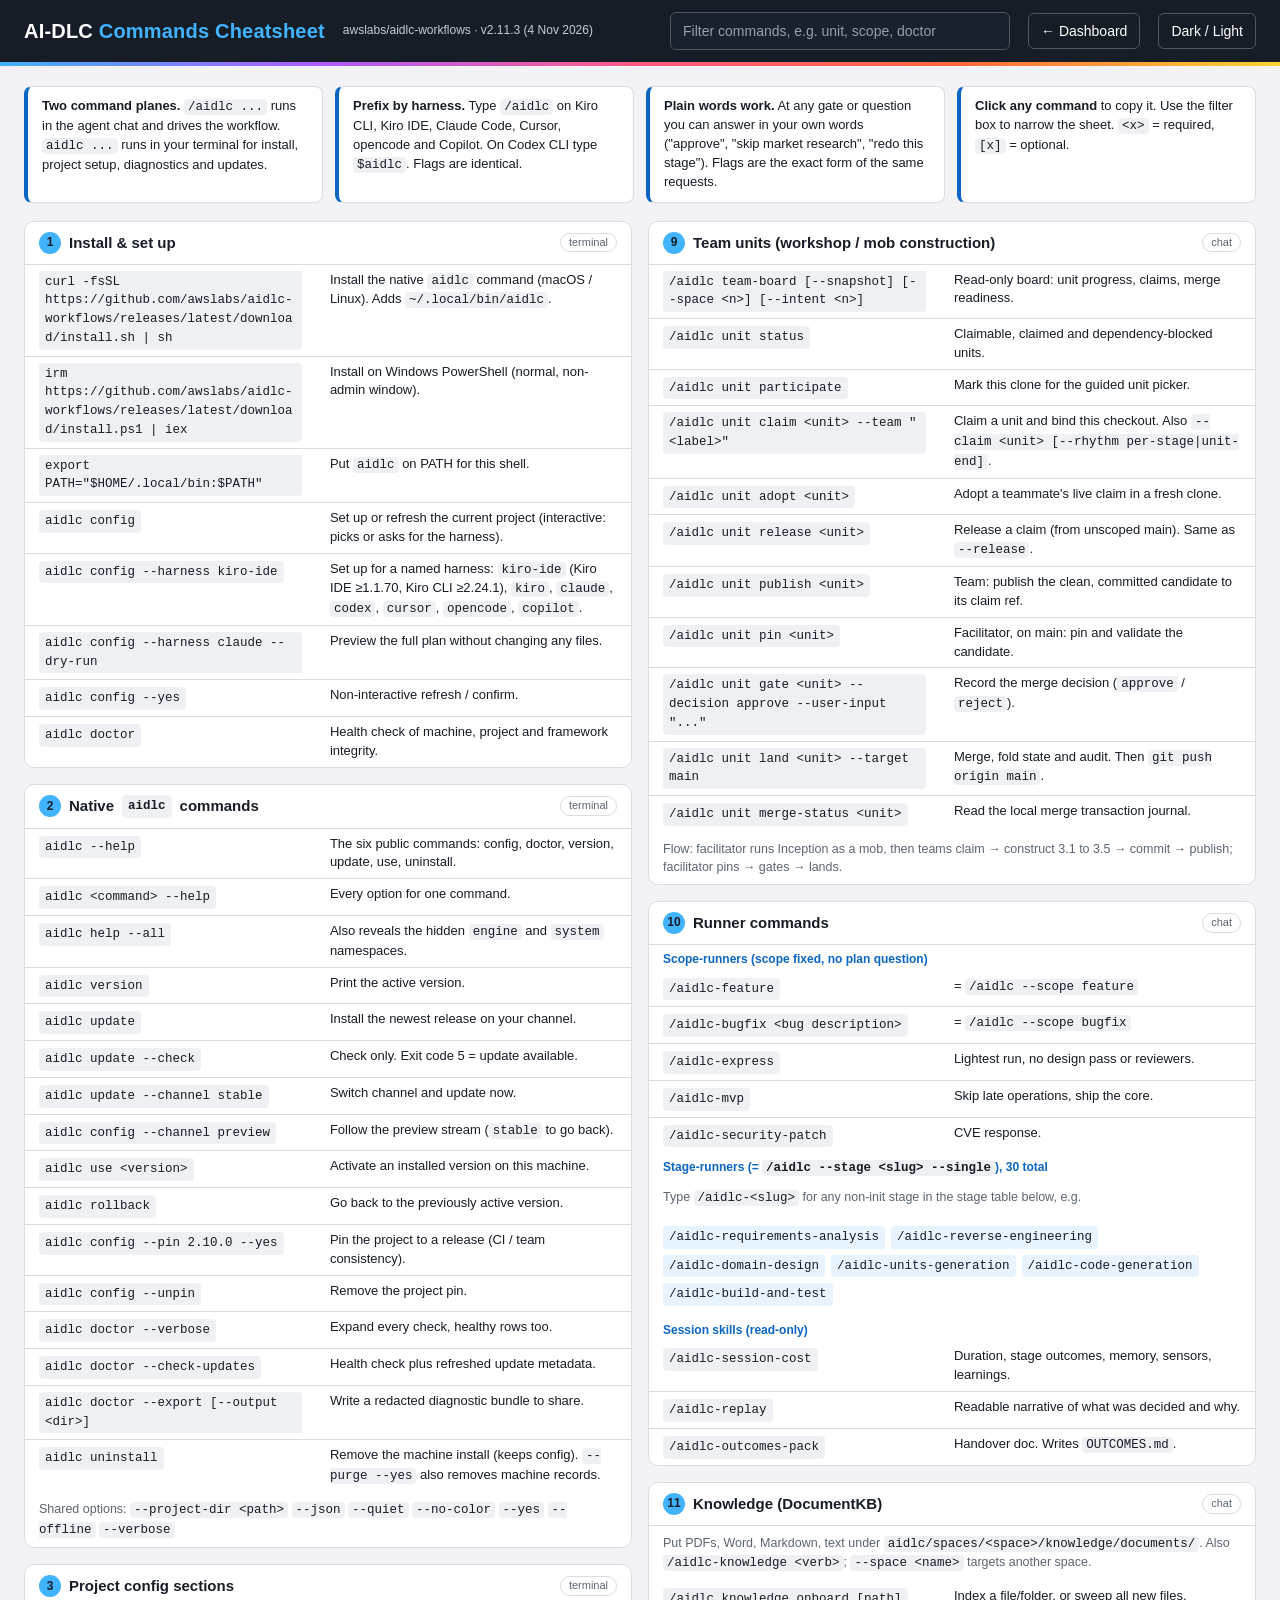
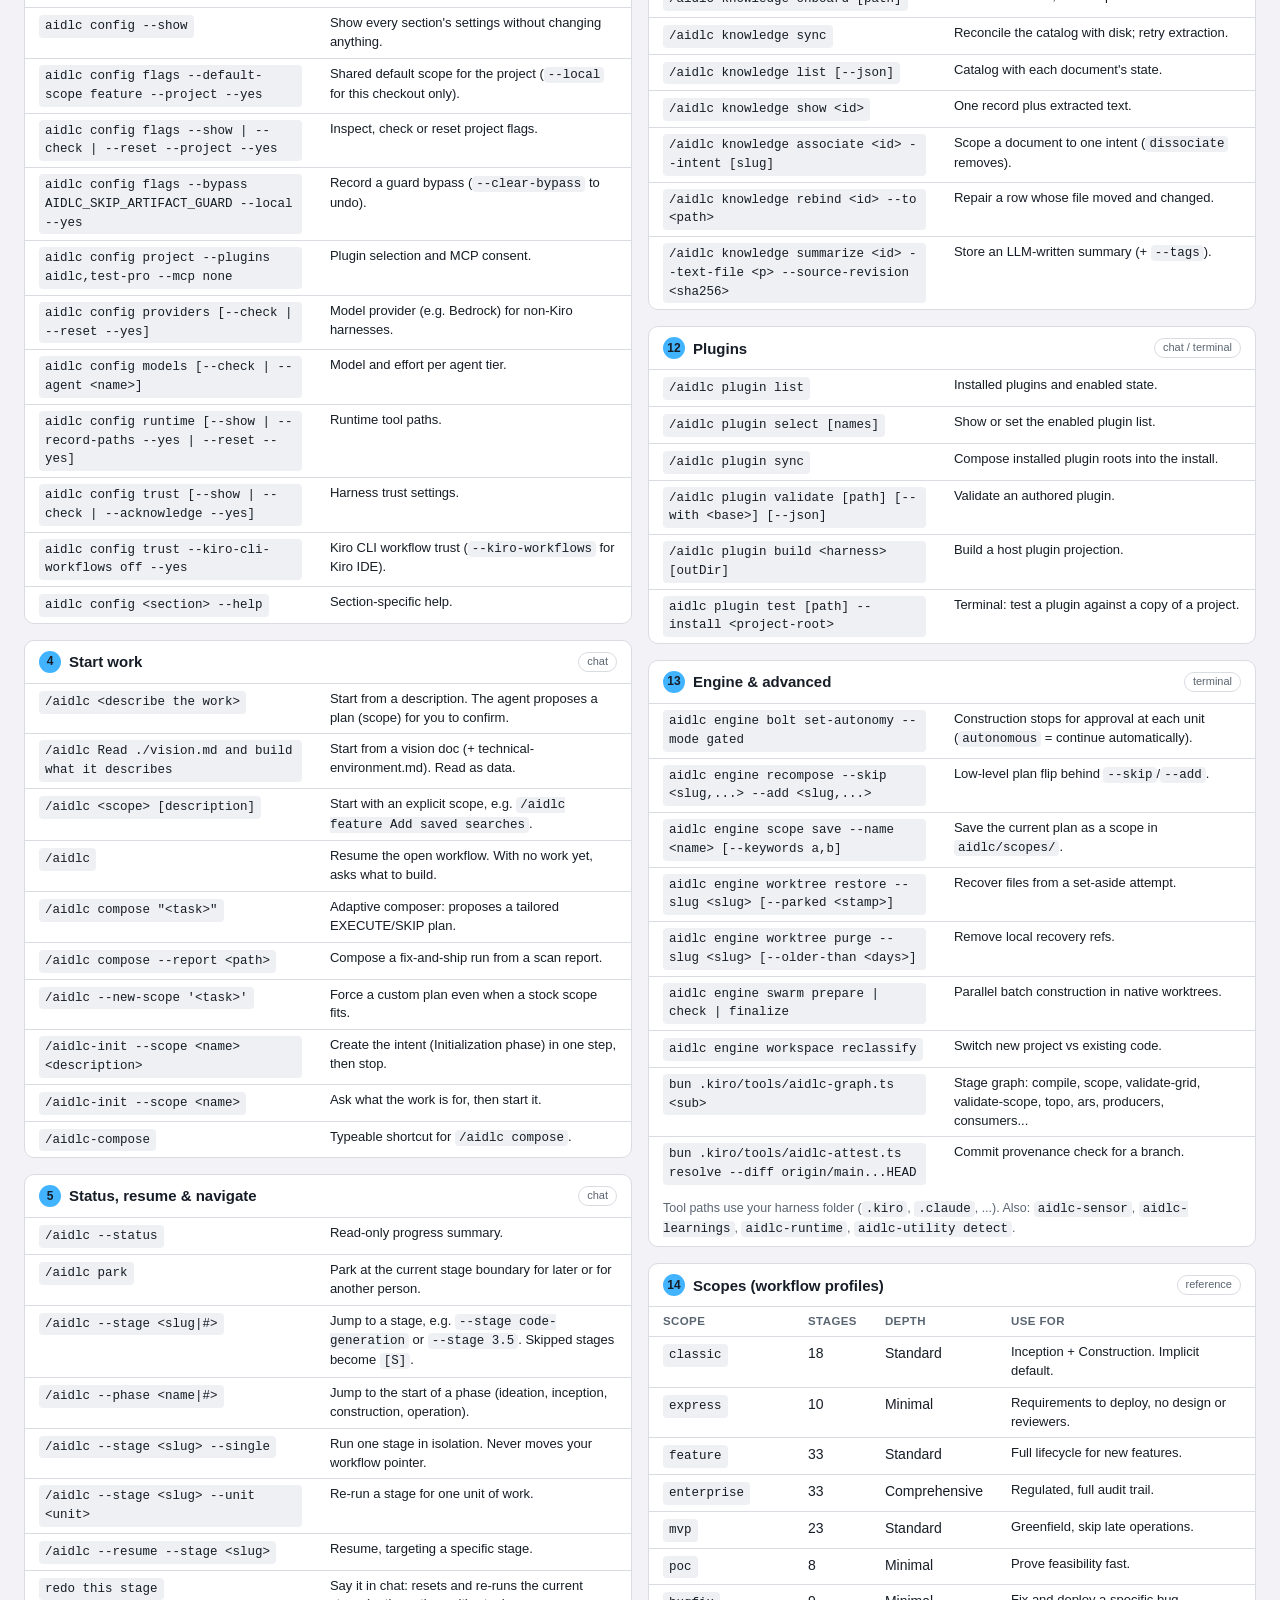
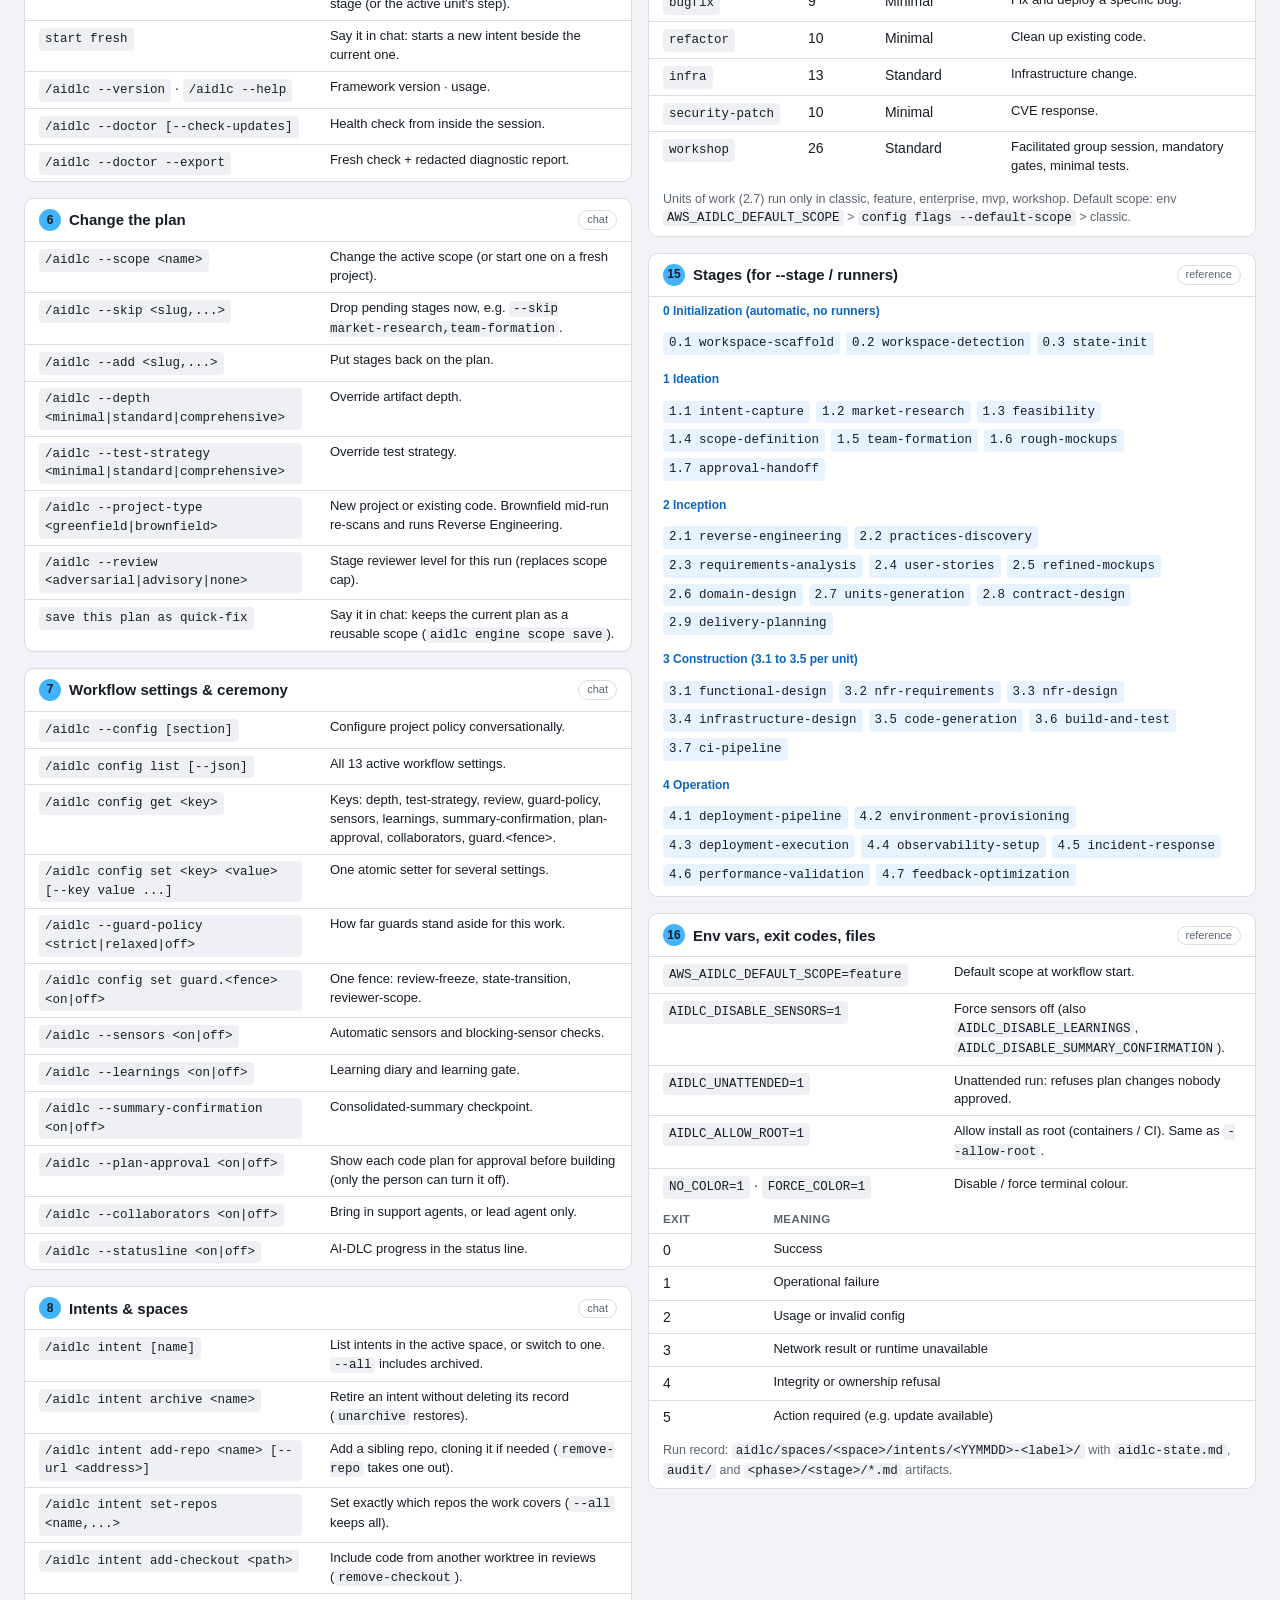
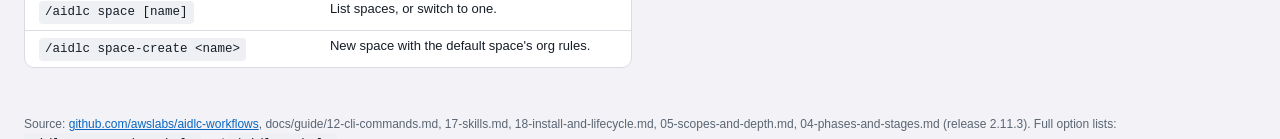
==== src/static/cheatsheet.html @ d4ab11b0 "Release 1.1.0: src/ layout, tests, CI, Decisions tab Move the Python modules to src/ and the browser" ====
<!DOCTYPE html>
<html lang="en" data-theme="light">
<head>
<meta charset="utf-8">
<meta name="viewport" content="width=device-width, initial-scale=1">
<title>AI-DLC Commands Cheatsheet · AI-DLC Pulse</title>
<link rel="stylesheet" href="cheatsheet.css">
</head>
<body>
<header>
  <div class="bar">
    <h1>AI-DLC <span>Commands Cheatsheet</span></h1>
    <span class="meta">awslabs/aidlc-workflows · v2.11.3 (4 Nov 2026)</span>
    <span class="spacer"></span>
    <input id="q" type="search" placeholder="Filter commands, e.g. unit, scope, doctor" aria-label="Filter commands">
    <a class="btn" href="/">← Dashboard</a>
    <button class="btn" id="theme" type="button">Dark / Light</button>
  </div>
</header>

<main>
  <div class="intro">
    <div class="tip"><b>Two command planes.</b> <span class="inline"><code>/aidlc ...</code></span> runs in the agent chat and drives the workflow. <span class="inline"><code>aidlc ...</code></span> runs in your terminal for install, project setup, diagnostics and updates.</div>
    <div class="tip"><b>Prefix by harness.</b> Type <span class="inline"><code>/aidlc</code></span> on Kiro CLI, Kiro IDE, Claude Code, Cursor, opencode and Copilot. On Codex CLI type <span class="inline"><code>$aidlc</code></span>. Flags are identical.</div>
    <div class="tip"><b>Plain words work.</b> At any gate or question you can answer in your own words ("approve", "skip market research", "redo this stage"). Flags are the exact form of the same requests.</div>
    <div class="tip"><b>Click any command</b> to copy it. Use the filter box to narrow the sheet. <span class="inline"><code>&lt;x&gt;</code></span> = required, <span class="inline"><code>[x]</code></span> = optional.</div>
  </div>

  <div class="grid" id="grid">

    <section class="card">
      <h2><span class="n">1</span>Install &amp; set up<span class="where">terminal</span></h2>
      <table>
        <tr><td><code>curl -fsSL https://github.com/awslabs/aidlc-workflows/releases/latest/download/install.sh | sh</code></td><td class="desc">Install the native <span class="inline"><code>aidlc</code></span> command (macOS / Linux). Adds <span class="inline"><code>~/.local/bin/aidlc</code></span>.</td></tr>
        <tr><td><code>irm https://github.com/awslabs/aidlc-workflows/releases/latest/download/install.ps1 | iex</code></td><td class="desc">Install on Windows PowerShell (normal, non-admin window).</td></tr>
        <tr><td><code>export PATH="$HOME/.local/bin:$PATH"</code></td><td class="desc">Put <span class="inline"><code>aidlc</code></span> on PATH for this shell.</td></tr>
        <tr><td><code>aidlc config</code></td><td class="desc">Set up or refresh the current project (interactive: picks or asks for the harness).</td></tr>
        <tr><td><code>aidlc config --harness kiro-ide</code></td><td class="desc">Set up for a named harness: <span class="inline"><code>kiro-ide</code></span> (Kiro IDE ≥1.1.70, Kiro CLI ≥2.24.1), <span class="inline"><code>kiro</code></span>, <span class="inline"><code>claude</code></span>, <span class="inline"><code>codex</code></span>, <span class="inline"><code>cursor</code></span>, <span class="inline"><code>opencode</code></span>, <span class="inline"><code>copilot</code></span>.</td></tr>
        <tr><td><code>aidlc config --harness claude --dry-run</code></td><td class="desc">Preview the full plan without changing any files.</td></tr>
        <tr><td><code>aidlc config --yes</code></td><td class="desc">Non-interactive refresh / confirm.</td></tr>
        <tr><td><code>aidlc doctor</code></td><td class="desc">Health check of machine, project and framework integrity.</td></tr>
      </table>
    </section>

    <section class="card">
      <h2><span class="n">2</span>Native <code class="plain">aidlc</code> commands<span class="where">terminal</span></h2>
      <table>
        <tr><td><code>aidlc --help</code></td><td class="desc">The six public commands: config, doctor, version, update, use, uninstall.</td></tr>
        <tr><td><code>aidlc &lt;command&gt; --help</code></td><td class="desc">Every option for one command.</td></tr>
        <tr><td><code>aidlc help --all</code></td><td class="desc">Also reveals the hidden <span class="inline"><code>engine</code></span> and <span class="inline"><code>system</code></span> namespaces.</td></tr>
        <tr><td><code>aidlc version</code></td><td class="desc">Print the active version.</td></tr>
        <tr><td><code>aidlc update</code></td><td class="desc">Install the newest release on your channel.</td></tr>
        <tr><td><code>aidlc update --check</code></td><td class="desc">Check only. Exit code 5 = update available.</td></tr>
        <tr><td><code>aidlc update --channel stable</code></td><td class="desc">Switch channel and update now.</td></tr>
        <tr><td><code>aidlc config --channel preview</code></td><td class="desc">Follow the preview stream (<span class="inline"><code>stable</code></span> to go back).</td></tr>
        <tr><td><code>aidlc use &lt;version&gt;</code></td><td class="desc">Activate an installed version on this machine.</td></tr>
        <tr><td><code>aidlc rollback</code></td><td class="desc">Go back to the previously active version.</td></tr>
        <tr><td><code>aidlc config --pin 2.10.0 --yes</code></td><td class="desc">Pin the project to a release (CI / team consistency).</td></tr>
        <tr><td><code>aidlc config --unpin</code></td><td class="desc">Remove the project pin.</td></tr>
        <tr><td><code>aidlc doctor --verbose</code></td><td class="desc">Expand every check, healthy rows too.</td></tr>
        <tr><td><code>aidlc doctor --check-updates</code></td><td class="desc">Health check plus refreshed update metadata.</td></tr>
        <tr><td><code>aidlc doctor --export [--output &lt;dir&gt;]</code></td><td class="desc">Write a redacted diagnostic bundle to share.</td></tr>
        <tr><td><code>aidlc uninstall</code></td><td class="desc">Remove the machine install (keeps config). <span class="inline"><code>--purge --yes</code></span> also removes machine records.</td></tr>
      </table>
      <p class="note">Shared options: <span class="inline"><code>--project-dir &lt;path&gt;</code> <code>--json</code> <code>--quiet</code> <code>--no-color</code> <code>--yes</code> <code>--offline</code> <code>--verbose</code></span></p>
    </section>

    <section class="card">
      <h2><span class="n">3</span>Project config sections<span class="where">terminal</span></h2>
      <table>
        <tr><td><code>aidlc config --show</code></td><td class="desc">Show every section's settings without changing anything.</td></tr>
        <tr><td><code>aidlc config flags --default-scope feature --project --yes</code></td><td class="desc">Shared default scope for the project (<span class="inline"><code>--local</code></span> for this checkout only).</td></tr>
        <tr><td><code>aidlc config flags --show | --check | --reset --project --yes</code></td><td class="desc">Inspect, check or reset project flags.</td></tr>
        <tr><td><code>aidlc config flags --bypass AIDLC_SKIP_ARTIFACT_GUARD --local --yes</code></td><td class="desc">Record a guard bypass (<span class="inline"><code>--clear-bypass</code></span> to undo).</td></tr>
        <tr><td><code>aidlc config project --plugins aidlc,test-pro --mcp none</code></td><td class="desc">Plugin selection and MCP consent.</td></tr>
        <tr><td><code>aidlc config providers [--check | --reset --yes]</code></td><td class="desc">Model provider (e.g. Bedrock) for non-Kiro harnesses.</td></tr>
        <tr><td><code>aidlc config models [--check | --agent &lt;name&gt;]</code></td><td class="desc">Model and effort per agent tier.</td></tr>
        <tr><td><code>aidlc config runtime [--show | --record-paths --yes | --reset --yes]</code></td><td class="desc">Runtime tool paths.</td></tr>
        <tr><td><code>aidlc config trust [--show | --check | --acknowledge --yes]</code></td><td class="desc">Harness trust settings.</td></tr>
        <tr><td><code>aidlc config trust --kiro-cli-workflows off --yes</code></td><td class="desc">Kiro CLI workflow trust (<span class="inline"><code>--kiro-workflows</code></span> for Kiro IDE).</td></tr>
        <tr><td><code>aidlc config &lt;section&gt; --help</code></td><td class="desc">Section-specific help.</td></tr>
      </table>
    </section>

    <section class="card">
      <h2><span class="n">4</span>Start work<span class="where">chat</span></h2>
      <table>
        <tr><td><code>/aidlc &lt;describe the work&gt;</code></td><td class="desc">Start from a description. The agent proposes a plan (scope) for you to confirm.</td></tr>
        <tr><td><code>/aidlc Read ./vision.md and build what it describes</code></td><td class="desc">Start from a vision doc (+ technical-environment.md). Read as data.</td></tr>
        <tr><td><code>/aidlc &lt;scope&gt; [description]</code></td><td class="desc">Start with an explicit scope, e.g. <span class="inline"><code>/aidlc feature Add saved searches</code></span>.</td></tr>
        <tr><td><code>/aidlc</code></td><td class="desc">Resume the open workflow. With no work yet, asks what to build.</td></tr>
        <tr><td><code>/aidlc compose "&lt;task&gt;"</code></td><td class="desc">Adaptive composer: proposes a tailored EXECUTE/SKIP plan.</td></tr>
        <tr><td><code>/aidlc compose --report &lt;path&gt;</code></td><td class="desc">Compose a fix-and-ship run from a scan report.</td></tr>
        <tr><td><code>/aidlc --new-scope '&lt;task&gt;'</code></td><td class="desc">Force a custom plan even when a stock scope fits.</td></tr>
        <tr><td><code>/aidlc-init --scope &lt;name&gt; &lt;description&gt;</code></td><td class="desc">Create the intent (Initialization phase) in one step, then stop.</td></tr>
        <tr><td><code>/aidlc-init --scope &lt;name&gt;</code></td><td class="desc">Ask what the work is for, then start it.</td></tr>
        <tr><td><code>/aidlc-compose</code></td><td class="desc">Typeable shortcut for <span class="inline"><code>/aidlc compose</code></span>.</td></tr>
      </table>
    </section>

    <section class="card">
      <h2><span class="n">5</span>Status, resume &amp; navigate<span class="where">chat</span></h2>
      <table>
        <tr><td><code>/aidlc --status</code></td><td class="desc">Read-only progress summary.</td></tr>
        <tr><td><code>/aidlc park</code></td><td class="desc">Park at the current stage boundary for later or for another person.</td></tr>
        <tr><td><code>/aidlc --stage &lt;slug|#&gt;</code></td><td class="desc">Jump to a stage, e.g. <span class="inline"><code>--stage code-generation</code></span> or <span class="inline"><code>--stage 3.5</code></span>. Skipped stages become <span class="inline"><code>[S]</code></span>.</td></tr>
        <tr><td><code>/aidlc --phase &lt;name|#&gt;</code></td><td class="desc">Jump to the start of a phase (ideation, inception, construction, operation).</td></tr>
        <tr><td><code>/aidlc --stage &lt;slug&gt; --single</code></td><td class="desc">Run one stage in isolation. Never moves your workflow pointer.</td></tr>
        <tr><td><code>/aidlc --stage &lt;slug&gt; --unit &lt;unit&gt;</code></td><td class="desc">Re-run a stage for one unit of work.</td></tr>
        <tr><td><code>/aidlc --resume --stage &lt;slug&gt;</code></td><td class="desc">Resume, targeting a specific stage.</td></tr>
        <tr><td><code>redo this stage</code></td><td class="desc">Say it in chat: resets and re-runs the current stage (or the active unit's step).</td></tr>
        <tr><td><code>start fresh</code></td><td class="desc">Say it in chat: starts a new intent beside the current one.</td></tr>
        <tr><td><code>/aidlc --version</code> · <code>/aidlc --help</code></td><td class="desc">Framework version · usage.</td></tr>
        <tr><td><code>/aidlc --doctor [--check-updates]</code></td><td class="desc">Health check from inside the session.</td></tr>
        <tr><td><code>/aidlc --doctor --export</code></td><td class="desc">Fresh check + redacted diagnostic report.</td></tr>
      </table>
    </section>

    <section class="card">
      <h2><span class="n">6</span>Change the plan<span class="where">chat</span></h2>
      <table>
        <tr><td><code>/aidlc --scope &lt;name&gt;</code></td><td class="desc">Change the active scope (or start one on a fresh project).</td></tr>
        <tr><td><code>/aidlc --skip &lt;slug,...&gt;</code></td><td class="desc">Drop pending stages now, e.g. <span class="inline"><code>--skip market-research,team-formation</code></span>.</td></tr>
        <tr><td><code>/aidlc --add &lt;slug,...&gt;</code></td><td class="desc">Put stages back on the plan.</td></tr>
        <tr><td><code>/aidlc --depth &lt;minimal|standard|comprehensive&gt;</code></td><td class="desc">Override artifact depth.</td></tr>
        <tr><td><code>/aidlc --test-strategy &lt;minimal|standard|comprehensive&gt;</code></td><td class="desc">Override test strategy.</td></tr>
        <tr><td><code>/aidlc --project-type &lt;greenfield|brownfield&gt;</code></td><td class="desc">New project or existing code. Brownfield mid-run re-scans and runs Reverse Engineering.</td></tr>
        <tr><td><code>/aidlc --review &lt;adversarial|advisory|none&gt;</code></td><td class="desc">Stage reviewer level for this run (replaces scope cap).</td></tr>
        <tr><td><code>save this plan as quick-fix</code></td><td class="desc">Say it in chat: keeps the current plan as a reusable scope (<span class="inline"><code>aidlc engine scope save</code></span>).</td></tr>
      </table>
    </section>

    <section class="card">
      <h2><span class="n">7</span>Workflow settings &amp; ceremony<span class="where">chat</span></h2>
      <table>
        <tr><td><code>/aidlc --config [section]</code></td><td class="desc">Configure project policy conversationally.</td></tr>
        <tr><td><code>/aidlc config list [--json]</code></td><td class="desc">All 13 active workflow settings.</td></tr>
        <tr><td><code>/aidlc config get &lt;key&gt;</code></td><td class="desc">Keys: depth, test-strategy, review, guard-policy, sensors, learnings, summary-confirmation, plan-approval, collaborators, guard.&lt;fence&gt;.</td></tr>
        <tr><td><code>/aidlc config set &lt;key&gt; &lt;value&gt; [--key value ...]</code></td><td class="desc">One atomic setter for several settings.</td></tr>
        <tr><td><code>/aidlc --guard-policy &lt;strict|relaxed|off&gt;</code></td><td class="desc">How far guards stand aside for this work.</td></tr>
        <tr><td><code>/aidlc config set guard.&lt;fence&gt; &lt;on|off&gt;</code></td><td class="desc">One fence: review-freeze, state-transition, reviewer-scope.</td></tr>
        <tr><td><code>/aidlc --sensors &lt;on|off&gt;</code></td><td class="desc">Automatic sensors and blocking-sensor checks.</td></tr>
        <tr><td><code>/aidlc --learnings &lt;on|off&gt;</code></td><td class="desc">Learning diary and learning gate.</td></tr>
        <tr><td><code>/aidlc --summary-confirmation &lt;on|off&gt;</code></td><td class="desc">Consolidated-summary checkpoint.</td></tr>
        <tr><td><code>/aidlc --plan-approval &lt;on|off&gt;</code></td><td class="desc">Show each code plan for approval before building (only the person can turn it off).</td></tr>
        <tr><td><code>/aidlc --collaborators &lt;on|off&gt;</code></td><td class="desc">Bring in support agents, or lead agent only.</td></tr>
        <tr><td><code>/aidlc --statusline &lt;on|off&gt;</code></td><td class="desc">AI-DLC progress in the status line.</td></tr>
      </table>
    </section>

    <section class="card">
      <h2><span class="n">8</span>Intents &amp; spaces<span class="where">chat</span></h2>
      <table>
        <tr><td><code>/aidlc intent [name]</code></td><td class="desc">List intents in the active space, or switch to one. <span class="inline"><code>--all</code></span> includes archived.</td></tr>
        <tr><td><code>/aidlc intent archive &lt;name&gt;</code></td><td class="desc">Retire an intent without deleting its record (<span class="inline"><code>unarchive</code></span> restores).</td></tr>
        <tr><td><code>/aidlc intent add-repo &lt;name&gt; [--url &lt;address&gt;]</code></td><td class="desc">Add a sibling repo, cloning it if needed (<span class="inline"><code>remove-repo</code></span> takes one out).</td></tr>
        <tr><td><code>/aidlc intent set-repos &lt;name,...&gt;</code></td><td class="desc">Set exactly which repos the work covers (<span class="inline"><code>--all</code></span> keeps all).</td></tr>
        <tr><td><code>/aidlc intent add-checkout &lt;path&gt;</code></td><td class="desc">Include code from another worktree in reviews (<span class="inline"><code>remove-checkout</code></span>).</td></tr>
        <tr><td><code>/aidlc space [name]</code></td><td class="desc">List spaces, or switch to one.</td></tr>
        <tr><td><code>/aidlc space-create &lt;name&gt;</code></td><td class="desc">New space with the default space's org rules.</td></tr>
      </table>
    </section>

    <section class="card">
      <h2><span class="n">9</span>Team units (workshop / mob construction)<span class="where">chat</span></h2>
      <table>
        <tr><td><code>/aidlc team-board [--snapshot] [--space &lt;n&gt;] [--intent &lt;n&gt;]</code></td><td class="desc">Read-only board: unit progress, claims, merge readiness.</td></tr>
        <tr><td><code>/aidlc unit status</code></td><td class="desc">Claimable, claimed and dependency-blocked units.</td></tr>
        <tr><td><code>/aidlc unit participate</code></td><td class="desc">Mark this clone for the guided unit picker.</td></tr>
        <tr><td><code>/aidlc unit claim &lt;unit&gt; --team "&lt;label&gt;"</code></td><td class="desc">Claim a unit and bind this checkout. Also <span class="inline"><code>--claim &lt;unit&gt; [--rhythm per-stage|unit-end]</code></span>.</td></tr>
        <tr><td><code>/aidlc unit adopt &lt;unit&gt;</code></td><td class="desc">Adopt a teammate's live claim in a fresh clone.</td></tr>
        <tr><td><code>/aidlc unit release &lt;unit&gt;</code></td><td class="desc">Release a claim (from unscoped main). Same as <span class="inline"><code>--release</code></span>.</td></tr>
        <tr><td><code>/aidlc unit publish &lt;unit&gt;</code></td><td class="desc">Team: publish the clean, committed candidate to its claim ref.</td></tr>
        <tr><td><code>/aidlc unit pin &lt;unit&gt;</code></td><td class="desc">Facilitator, on main: pin and validate the candidate.</td></tr>
        <tr><td><code>/aidlc unit gate &lt;unit&gt; --decision approve --user-input "..."</code></td><td class="desc">Record the merge decision (<span class="inline"><code>approve</code></span> / <span class="inline"><code>reject</code></span>).</td></tr>
        <tr><td><code>/aidlc unit land &lt;unit&gt; --target main</code></td><td class="desc">Merge, fold state and audit. Then <span class="inline"><code>git push origin main</code></span>.</td></tr>
        <tr><td><code>/aidlc unit merge-status &lt;unit&gt;</code></td><td class="desc">Read the local merge transaction journal.</td></tr>
      </table>
      <p class="note">Flow: facilitator runs Inception as a mob, then teams claim → construct 3.1 to 3.5 → commit → publish; facilitator pins → gates → lands.</p>
    </section>

    <section class="card">
      <h2><span class="n">10</span>Runner commands<span class="where">chat</span></h2>
      <div class="ph">Scope-runners (scope fixed, no plan question)</div>
      <table>
        <tr><td><code>/aidlc-feature</code></td><td class="desc">= <span class="inline"><code>/aidlc --scope feature</code></span></td></tr>
        <tr><td><code>/aidlc-bugfix &lt;bug description&gt;</code></td><td class="desc">= <span class="inline"><code>/aidlc --scope bugfix</code></span></td></tr>
        <tr><td><code>/aidlc-express</code></td><td class="desc">Lightest run, no design pass or reviewers.</td></tr>
        <tr><td><code>/aidlc-mvp</code></td><td class="desc">Skip late operations, ship the core.</td></tr>
        <tr><td><code>/aidlc-security-patch</code></td><td class="desc">CVE response.</td></tr>
      </table>
      <div class="ph">Stage-runners (= <span class="inline"><code>/aidlc --stage &lt;slug&gt; --single</code></span>), 30 total</div>
      <p class="note">Type <span class="inline"><code>/aidlc-&lt;slug&gt;</code></span> for any non-init stage in the stage table below, e.g.</p>
      <div class="chips"><code>/aidlc-requirements-analysis</code><code>/aidlc-reverse-engineering</code><code>/aidlc-domain-design</code><code>/aidlc-units-generation</code><code>/aidlc-code-generation</code><code>/aidlc-build-and-test</code></div>
      <div class="ph">Session skills (read-only)</div>
      <table>
        <tr><td><code>/aidlc-session-cost</code></td><td class="desc">Duration, stage outcomes, memory, sensors, learnings.</td></tr>
        <tr><td><code>/aidlc-replay</code></td><td class="desc">Readable narrative of what was decided and why.</td></tr>
        <tr><td><code>/aidlc-outcomes-pack</code></td><td class="desc">Handover doc. Writes <span class="inline"><code>OUTCOMES.md</code></span>.</td></tr>
      </table>
    </section>

    <section class="card">
      <h2><span class="n">11</span>Knowledge (DocumentKB)<span class="where">chat</span></h2>
      <p class="note">Put PDFs, Word, Markdown, text under <span class="inline"><code>aidlc/spaces/&lt;space&gt;/knowledge/documents/</code></span>. Also <span class="inline"><code>/aidlc-knowledge &lt;verb&gt;</code></span>; <span class="inline"><code>--space &lt;name&gt;</code></span> targets another space.</p>
      <table>
        <tr><td><code>/aidlc knowledge onboard [path]</code></td><td class="desc">Index a file/folder, or sweep all new files.</td></tr>
        <tr><td><code>/aidlc knowledge sync</code></td><td class="desc">Reconcile the catalog with disk; retry extraction.</td></tr>
        <tr><td><code>/aidlc knowledge list [--json]</code></td><td class="desc">Catalog with each document's state.</td></tr>
        <tr><td><code>/aidlc knowledge show &lt;id&gt;</code></td><td class="desc">One record plus extracted text.</td></tr>
        <tr><td><code>/aidlc knowledge associate &lt;id&gt; --intent [slug]</code></td><td class="desc">Scope a document to one intent (<span class="inline"><code>dissociate</code></span> removes).</td></tr>
        <tr><td><code>/aidlc knowledge rebind &lt;id&gt; --to &lt;path&gt;</code></td><td class="desc">Repair a row whose file moved and changed.</td></tr>
        <tr><td><code>/aidlc knowledge summarize &lt;id&gt; --text-file &lt;p&gt; --source-revision &lt;sha256&gt;</code></td><td class="desc">Store an LLM-written summary (+ <span class="inline"><code>--tags</code></span>).</td></tr>
      </table>
    </section>

    <section class="card">
      <h2><span class="n">12</span>Plugins<span class="where">chat / terminal</span></h2>
      <table>
        <tr><td><code>/aidlc plugin list</code></td><td class="desc">Installed plugins and enabled state.</td></tr>
        <tr><td><code>/aidlc plugin select [names]</code></td><td class="desc">Show or set the enabled plugin list.</td></tr>
        <tr><td><code>/aidlc plugin sync</code></td><td class="desc">Compose installed plugin roots into the install.</td></tr>
        <tr><td><code>/aidlc plugin validate [path] [--with &lt;base&gt;] [--json]</code></td><td class="desc">Validate an authored plugin.</td></tr>
        <tr><td><code>/aidlc plugin build &lt;harness&gt; [outDir]</code></td><td class="desc">Build a host plugin projection.</td></tr>
        <tr><td><code>aidlc plugin test [path] --install &lt;project-root&gt;</code></td><td class="desc">Terminal: test a plugin against a copy of a project.</td></tr>
      </table>
    </section>

    <section class="card">
      <h2><span class="n">13</span>Engine &amp; advanced<span class="where">terminal</span></h2>
      <table>
        <tr><td><code>aidlc engine bolt set-autonomy --mode gated</code></td><td class="desc">Construction stops for approval at each unit (<span class="inline"><code>autonomous</code></span> = continue automatically).</td></tr>
        <tr><td><code>aidlc engine recompose --skip &lt;slug,...&gt; --add &lt;slug,...&gt;</code></td><td class="desc">Low-level plan flip behind <span class="inline"><code>--skip</code></span>/<span class="inline"><code>--add</code></span>.</td></tr>
        <tr><td><code>aidlc engine scope save --name &lt;name&gt; [--keywords a,b]</code></td><td class="desc">Save the current plan as a scope in <span class="inline"><code>aidlc/scopes/</code></span>.</td></tr>
        <tr><td><code>aidlc engine worktree restore --slug &lt;slug&gt; [--parked &lt;stamp&gt;]</code></td><td class="desc">Recover files from a set-aside attempt.</td></tr>
        <tr><td><code>aidlc engine worktree purge --slug &lt;slug&gt; [--older-than &lt;days&gt;]</code></td><td class="desc">Remove local recovery refs.</td></tr>
        <tr><td><code>aidlc engine swarm prepare | check | finalize</code></td><td class="desc">Parallel batch construction in native worktrees.</td></tr>
        <tr><td><code>aidlc engine workspace reclassify</code></td><td class="desc">Switch new project vs existing code.</td></tr>
        <tr><td><code>bun .kiro/tools/aidlc-graph.ts &lt;sub&gt;</code></td><td class="desc">Stage graph: compile, scope, validate-grid, validate-scope, topo, ars, producers, consumers...</td></tr>
        <tr><td><code>bun .kiro/tools/aidlc-attest.ts resolve --diff origin/main...HEAD</code></td><td class="desc">Commit provenance check for a branch.</td></tr>
      </table>
      <p class="note">Tool paths use your harness folder (<span class="inline"><code>.kiro</code></span>, <span class="inline"><code>.claude</code></span>, ...). Also: <span class="inline"><code>aidlc-sensor</code></span>, <span class="inline"><code>aidlc-learnings</code></span>, <span class="inline"><code>aidlc-runtime</code></span>, <span class="inline"><code>aidlc-utility detect</code></span>.</p>
    </section>

    <section class="card">
      <h2><span class="n">14</span>Scopes (workflow profiles)<span class="where">reference</span></h2>
      <table class="ref">
        <tr><th>Scope</th><th>Stages</th><th>Depth</th><th>Use for</th></tr>
        <tr><td><code>classic</code></td><td>18</td><td>Standard</td><td class="desc">Inception + Construction. Implicit default.</td></tr>
        <tr><td><code>express</code></td><td>10</td><td>Minimal</td><td class="desc">Requirements to deploy, no design or reviewers.</td></tr>
        <tr><td><code>feature</code></td><td>33</td><td>Standard</td><td class="desc">Full lifecycle for new features.</td></tr>
        <tr><td><code>enterprise</code></td><td>33</td><td>Comprehensive</td><td class="desc">Regulated, full audit trail.</td></tr>
        <tr><td><code>mvp</code></td><td>23</td><td>Standard</td><td class="desc">Greenfield, skip late operations.</td></tr>
        <tr><td><code>poc</code></td><td>8</td><td>Minimal</td><td class="desc">Prove feasibility fast.</td></tr>
        <tr><td><code>bugfix</code></td><td>9</td><td>Minimal</td><td class="desc">Fix and deploy a specific bug.</td></tr>
        <tr><td><code>refactor</code></td><td>10</td><td>Minimal</td><td class="desc">Clean up existing code.</td></tr>
        <tr><td><code>infra</code></td><td>13</td><td>Standard</td><td class="desc">Infrastructure change.</td></tr>
        <tr><td><code>security-patch</code></td><td>10</td><td>Minimal</td><td class="desc">CVE response.</td></tr>
        <tr><td><code>workshop</code></td><td>26</td><td>Standard</td><td class="desc">Facilitated group session, mandatory gates, minimal tests.</td></tr>
      </table>
      <p class="note">Units of work (2.7) run only in classic, feature, enterprise, mvp, workshop. Default scope: env <span class="inline"><code>AWS_AIDLC_DEFAULT_SCOPE</code></span> &gt; <span class="inline"><code>config flags --default-scope</code></span> &gt; classic.</p>
    </section>

    <section class="card">
      <h2><span class="n">15</span>Stages (for --stage / runners)<span class="where">reference</span></h2>
      <div class="ph">0 Initialization (automatic, no runners)</div>
      <div class="chips"><code>0.1 workspace-scaffold</code><code>0.2 workspace-detection</code><code>0.3 state-init</code></div>
      <div class="ph">1 Ideation</div>
      <div class="chips"><code>1.1 intent-capture</code><code>1.2 market-research</code><code>1.3 feasibility</code><code>1.4 scope-definition</code><code>1.5 team-formation</code><code>1.6 rough-mockups</code><code>1.7 approval-handoff</code></div>
      <div class="ph">2 Inception</div>
      <div class="chips"><code>2.1 reverse-engineering</code><code>2.2 practices-discovery</code><code>2.3 requirements-analysis</code><code>2.4 user-stories</code><code>2.5 refined-mockups</code><code>2.6 domain-design</code><code>2.7 units-generation</code><code>2.8 contract-design</code><code>2.9 delivery-planning</code></div>
      <div class="ph">3 Construction (3.1 to 3.5 per unit)</div>
      <div class="chips"><code>3.1 functional-design</code><code>3.2 nfr-requirements</code><code>3.3 nfr-design</code><code>3.4 infrastructure-design</code><code>3.5 code-generation</code><code>3.6 build-and-test</code><code>3.7 ci-pipeline</code></div>
      <div class="ph">4 Operation</div>
      <div class="chips"><code>4.1 deployment-pipeline</code><code>4.2 environment-provisioning</code><code>4.3 deployment-execution</code><code>4.4 observability-setup</code><code>4.5 incident-response</code><code>4.6 performance-validation</code><code>4.7 feedback-optimization</code></div>
    </section>

    <section class="card">
      <h2><span class="n">16</span>Env vars, exit codes, files<span class="where">reference</span></h2>
      <table>
        <tr><td><code>AWS_AIDLC_DEFAULT_SCOPE=feature</code></td><td class="desc">Default scope at workflow start.</td></tr>
        <tr><td><code>AIDLC_DISABLE_SENSORS=1</code></td><td class="desc">Force sensors off (also <span class="inline"><code>AIDLC_DISABLE_LEARNINGS</code></span>, <span class="inline"><code>AIDLC_DISABLE_SUMMARY_CONFIRMATION</code></span>).</td></tr>
        <tr><td><code>AIDLC_UNATTENDED=1</code></td><td class="desc">Unattended run: refuses plan changes nobody approved.</td></tr>
        <tr><td><code>AIDLC_ALLOW_ROOT=1</code></td><td class="desc">Allow install as root (containers / CI). Same as <span class="inline"><code>--allow-root</code></span>.</td></tr>
        <tr><td><code>NO_COLOR=1</code> · <code>FORCE_COLOR=1</code></td><td class="desc">Disable / force terminal colour.</td></tr>
      </table>
      <table class="ref">
        <tr><th>Exit</th><th>Meaning</th></tr>
        <tr><td>0</td><td class="desc">Success</td></tr>
        <tr><td>1</td><td class="desc">Operational failure</td></tr>
        <tr><td>2</td><td class="desc">Usage or invalid config</td></tr>
        <tr><td>3</td><td class="desc">Network result or runtime unavailable</td></tr>
        <tr><td>4</td><td class="desc">Integrity or ownership refusal</td></tr>
        <tr><td>5</td><td class="desc">Action required (e.g. update available)</td></tr>
      </table>
      <p class="note">Run record: <span class="inline"><code>aidlc/spaces/&lt;space&gt;/intents/&lt;YYMMDD&gt;-&lt;label&gt;/</code></span> with <span class="inline"><code>aidlc-state.md</code></span>, <span class="inline"><code>audit/</code></span> and <span class="inline"><code>&lt;phase&gt;/&lt;stage&gt;/*.md</code></span> artifacts.</p>
    </section>

  </div>
</main>
<footer>Source: <a href="https://github.com/awslabs/aidlc-workflows">github.com/awslabs/aidlc-workflows</a>, docs/guide/12-cli-commands.md, 17-skills.md, 18-install-and-lifecycle.md, 05-scopes-and-depth.md, 04-phases-and-stages.md (release 2.11.3). Full option lists: <code class="plain">aidlc &lt;command&gt; --help</code> and <code class="plain">/aidlc --help</code>.</footer>
<div id="toast" role="status" aria-live="polite"></div>

<script src="/cheatsheet.js"></script>
</body>
</html>
---- src/static/cheatsheet.css ----
:root[data-theme="light"]{--bg:#F3F3F7;--surface:#fff;--border:#D9DCE1;--text:#161D26;--muted:#5A6572;--heading:#161D26;--accent:#41B3FF;--accent-2:#0A66C2;--code-bg:#EEF0F3;--code-text:#161D26;--chip:#E7F3FF;--hl:#FFF3C4}
:root[data-theme="dark"]{--bg:#0f141a;--surface:#161D26;--border:#2a3441;--text:#e6e9ee;--muted:#9aa5b4;--heading:#fff;--accent:#41B3FF;--accent-2:#41B1E8;--code-bg:#0b1016;--code-text:#e6e9ee;--chip:#1c2a3a;--hl:#3a2e10}
*{box-sizing:border-box}
html,body{margin:0;background:var(--bg);color:var(--text);font:14px/1.45 "Amazon Ember",-apple-system,"Segoe UI",Helvetica,Arial,sans-serif}
header{position:sticky;top:0;z-index:10;background:#161D26;color:#fff;border-bottom:4px solid transparent;border-image:linear-gradient(90deg,#41B3FF 0%,#AD5CFF 25%,#FF5C85 50%,#FF693C 75%,#FBD332 100%) 1}
.bar{max-width:1680px;margin:0 auto;display:flex;align-items:center;gap:18px;padding:12px 24px;flex-wrap:wrap}
.bar h1{font-size:20px;margin:0;font-weight:900;letter-spacing:.2px}
.bar h1 span{color:var(--accent)}
.bar .meta{font-size:12px;color:#c6ccd5}
.bar .spacer{flex:1}
#q{width:min(340px,70vw);padding:8px 12px;border-radius:6px;border:1px solid #4a5869;background:#18212c;color:#fff;font:inherit}
#q::placeholder{color:#93a0b0}
.btn{background:transparent;border:1px solid #4a5869;color:#fff;border-radius:6px;padding:7px 12px;font:inherit;cursor:pointer}
a.btn{text-decoration:none;display:inline-block}
.btn:hover{border-color:var(--accent)}
main{max-width:1680px;margin:0 auto;padding:20px 24px 48px}
.intro{display:grid;grid-template-columns:repeat(auto-fit,minmax(260px,1fr));gap:12px;margin-bottom:18px}
.tip{background:var(--surface);border:1px solid var(--border);border-left:4px solid var(--accent-2);border-radius:8px;padding:10px 14px;font-size:13px}
.tip b{color:var(--heading)}
.grid{columns:3 460px;column-gap:16px}
.card{break-inside:avoid;background:var(--surface);border:1px solid var(--border);border-radius:10px;margin:0 0 16px;overflow:hidden}
.card h2{margin:0;padding:10px 14px;font-size:15px;color:var(--heading);border-bottom:1px solid var(--border);display:flex;align-items:center;gap:8px}
.card h2 .n{display:inline-grid;place-items:center;width:22px;height:22px;border-radius:50%;background:var(--accent);color:#161D26;font-size:12px;font-weight:700}
.card h2 .where{margin-left:auto;font-size:11px;font-weight:400;color:var(--muted);border:1px solid var(--border);border-radius:10px;padding:1px 8px}
.card p.note{margin:8px 14px;color:var(--muted);font-size:12.5px}
table{width:100%;border-collapse:collapse}
td{padding:6px 14px;border-top:1px solid var(--border);vertical-align:top}
tr:first-child td{border-top:0}
td:first-child{width:48%}
td.desc{color:var(--text);font-size:13px}
code{font-family:"Amazon Ember Mono","SF Mono",Menlo,Consolas,monospace;font-size:12.5px;background:var(--code-bg);color:var(--code-text);padding:2px 6px;border-radius:4px;word-break:break-word;cursor:copy;display:inline-block;line-height:1.5}
code:hover{outline:1px solid var(--accent)}
code.copied{outline:2px solid #0B7A2E}
.inline code{cursor:default;display:inline;padding:1px 4px}
.inline code:hover{outline:0}
tr.hide{display:none}
.card.hide{display:none}
mark{background:var(--hl);color:inherit;padding:0}
.chips{display:flex;flex-wrap:wrap;gap:6px;padding:10px 14px}
.chips code{background:var(--chip)}
.ref td:first-child{width:auto;white-space:nowrap}
.ref th{text-align:left;font-size:11.5px;text-transform:uppercase;letter-spacing:.4px;color:var(--muted);padding:6px 14px;border-bottom:1px solid var(--border)}
.ph{font-weight:700;font-size:12px;padding:6px 14px 2px;color:var(--accent-2)}
footer{max-width:1680px;margin:0 auto;padding:0 24px 30px;color:var(--muted);font-size:12px}
footer a{color:var(--accent-2)}
#toast{position:fixed;bottom:18px;left:50%;transform:translateX(-50%);background:#161D26;color:#fff;padding:8px 14px;border-radius:6px;font-size:13px;opacity:0;transition:opacity .2s;pointer-events:none;border:1px solid var(--accent)}
#toast.on{opacity:1}
@media print{header{position:static}#q,.btn{display:none}.grid{columns:2}body{font-size:11px}code{font-size:10.5px}}
code.plain{cursor:default}
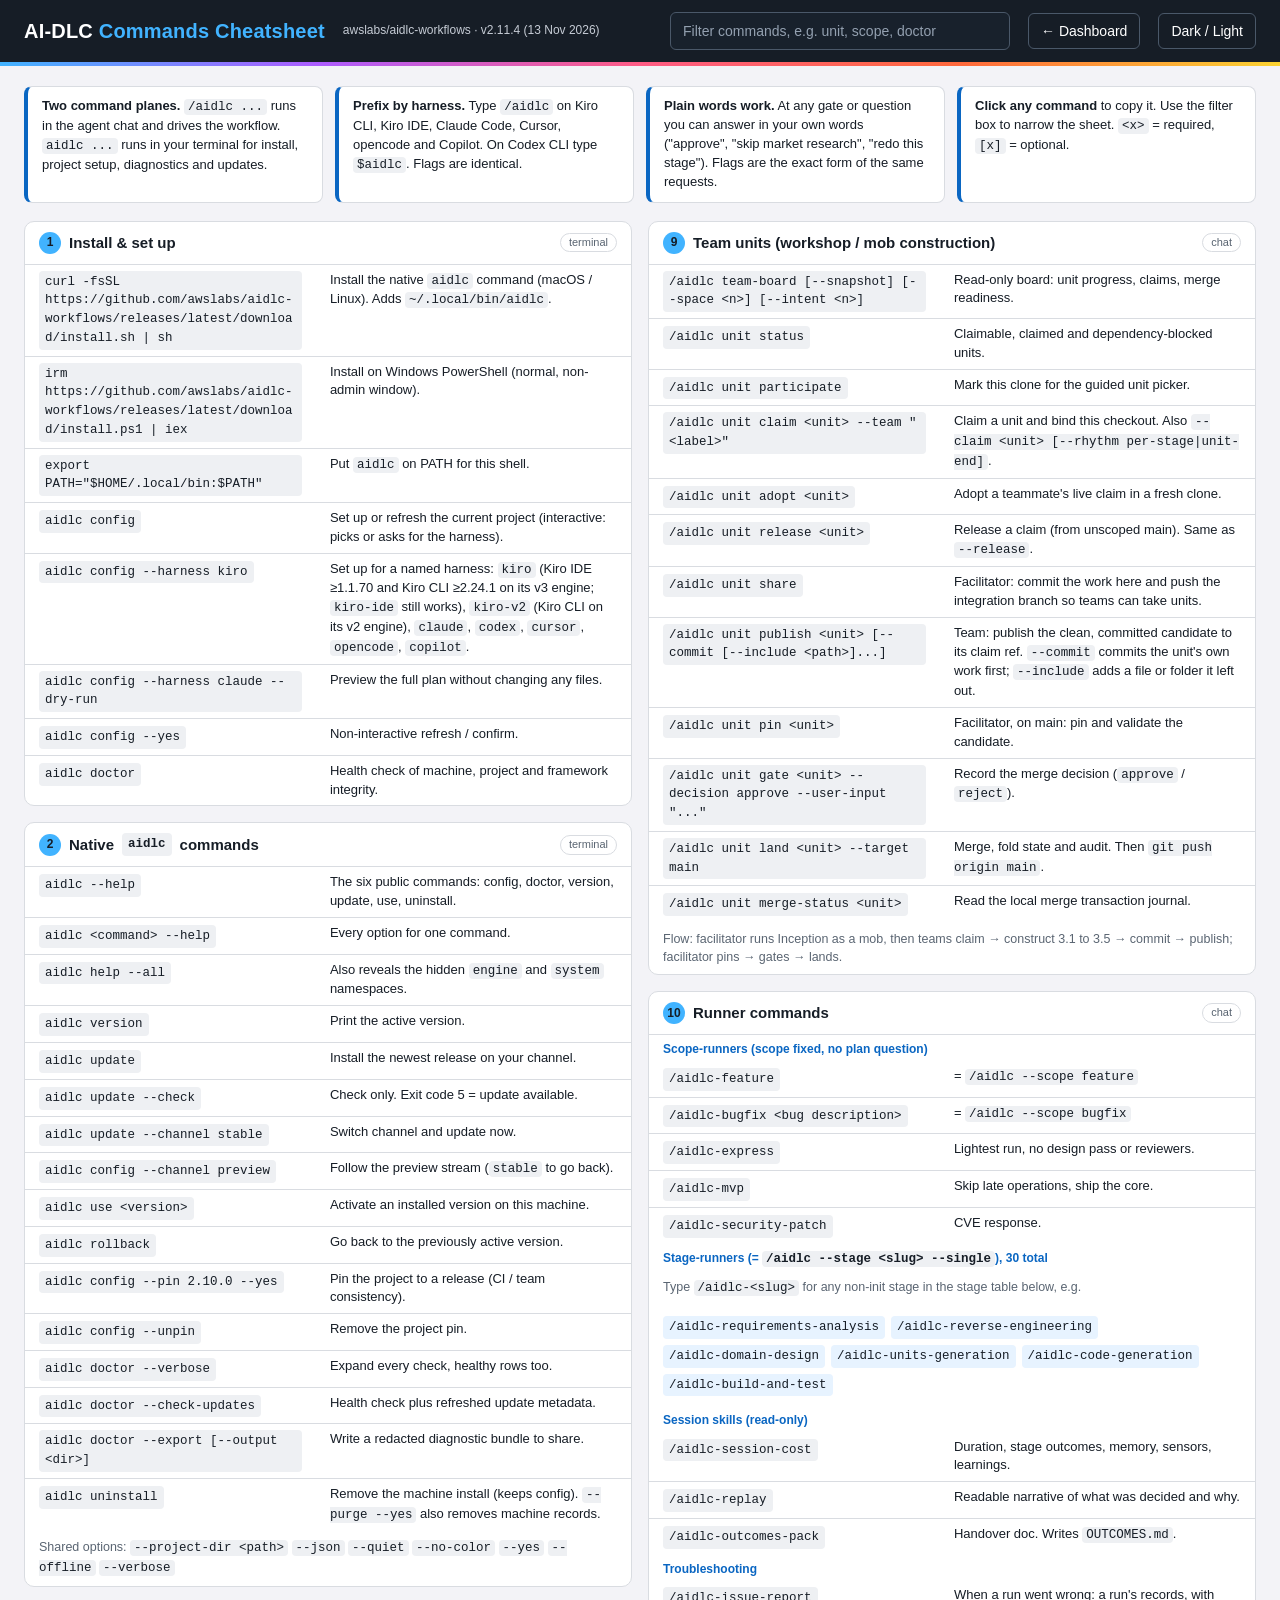
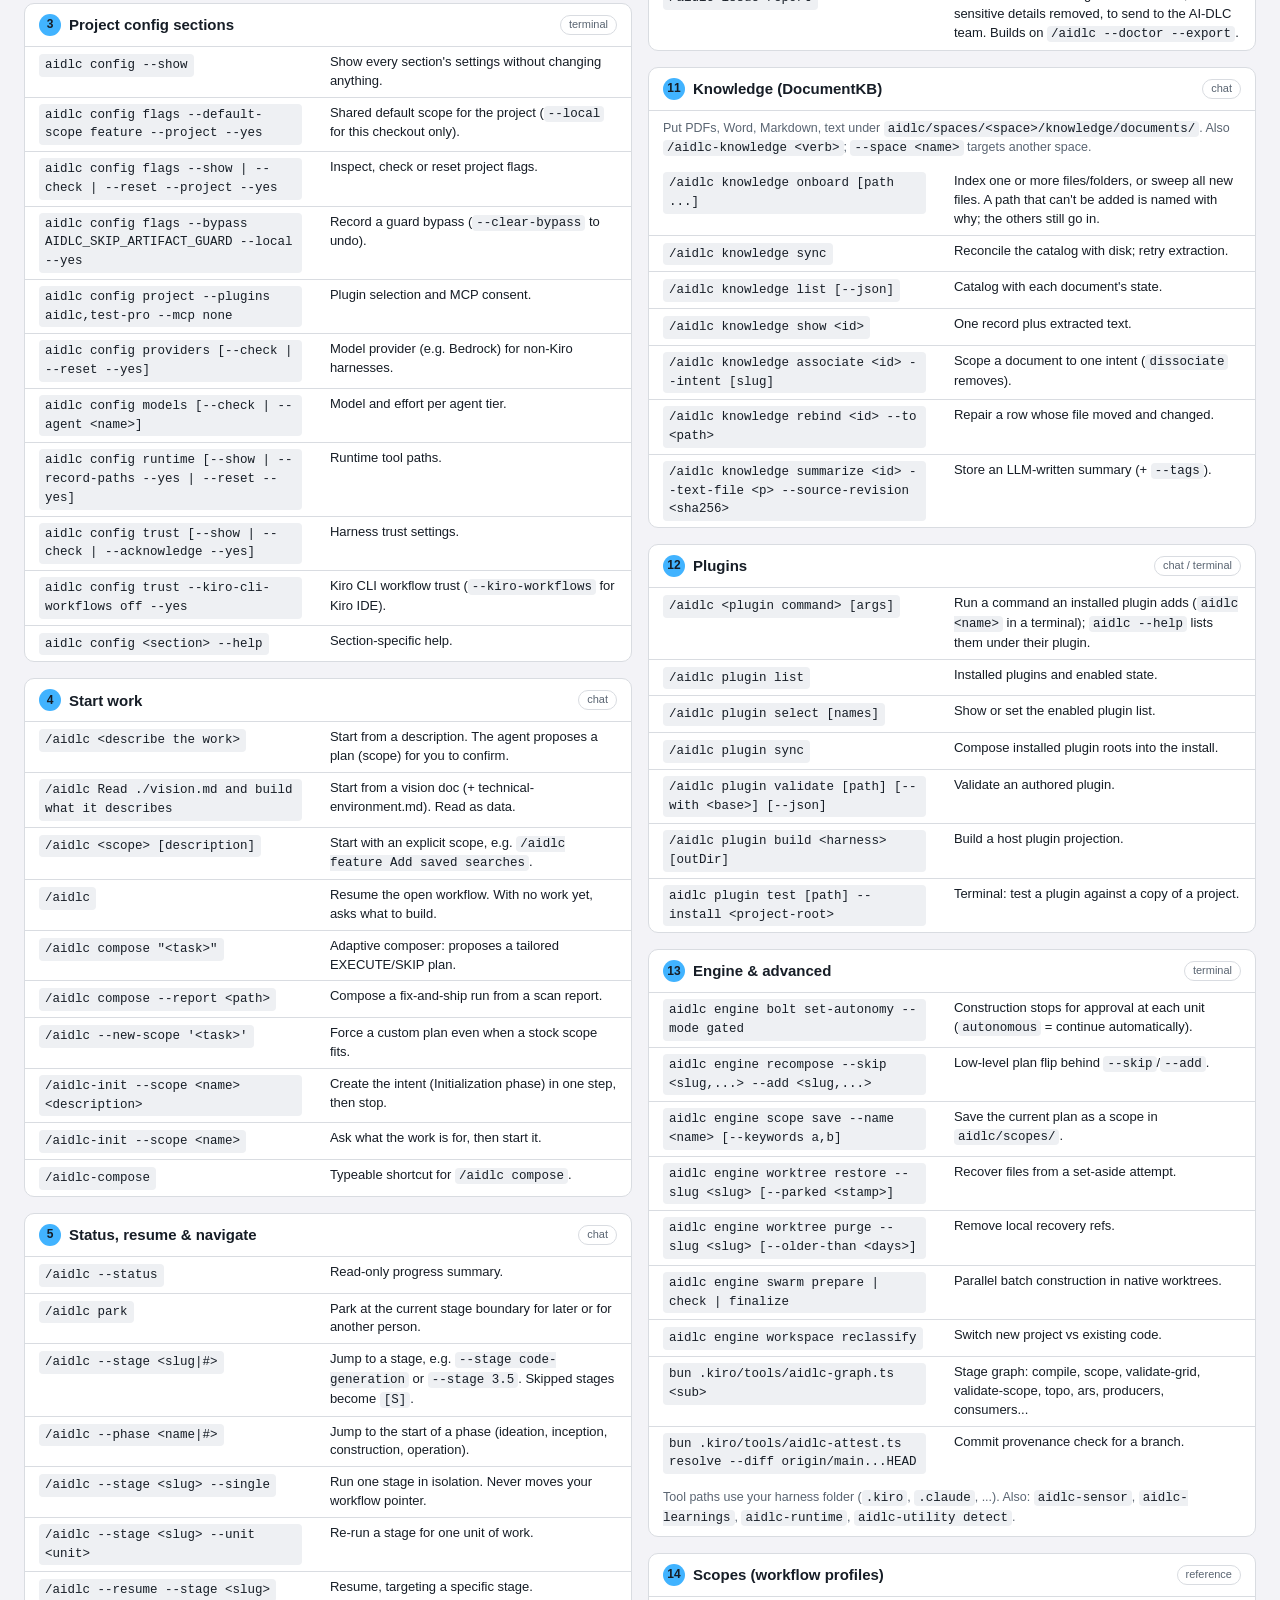
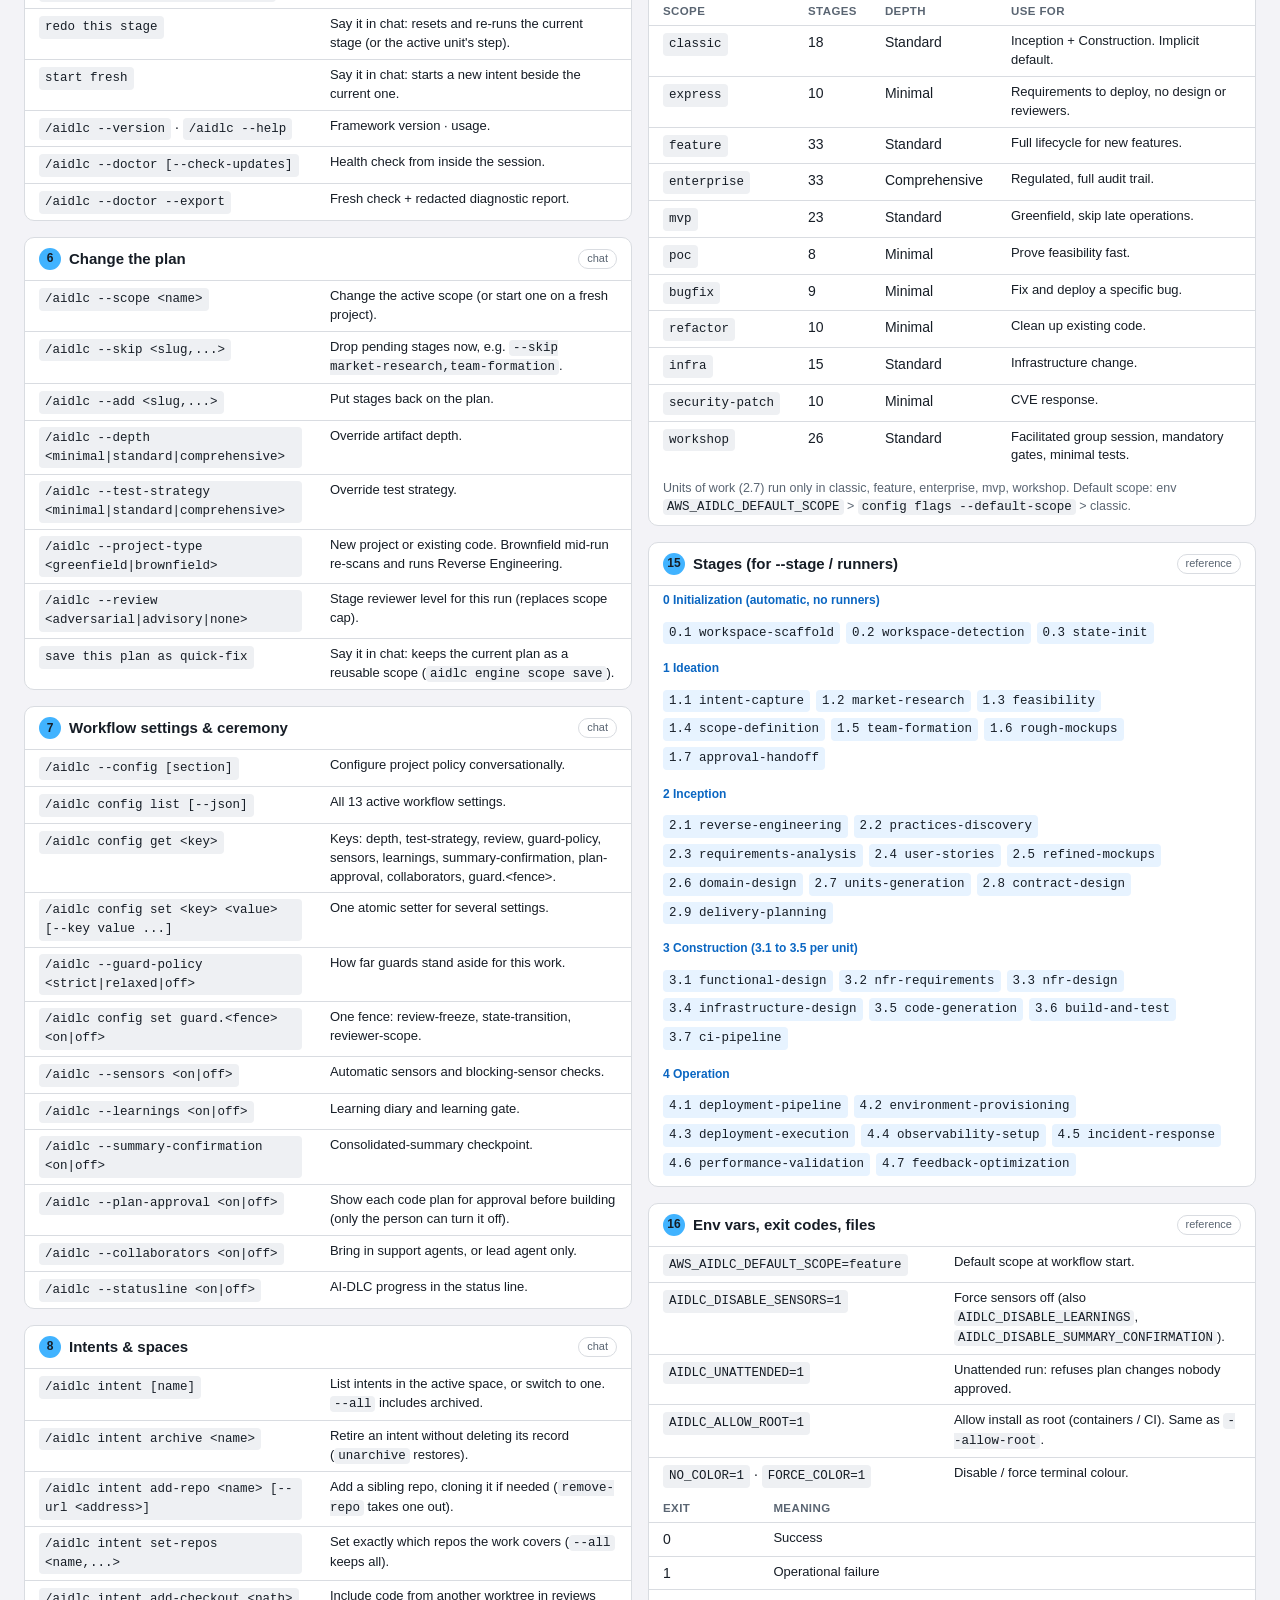
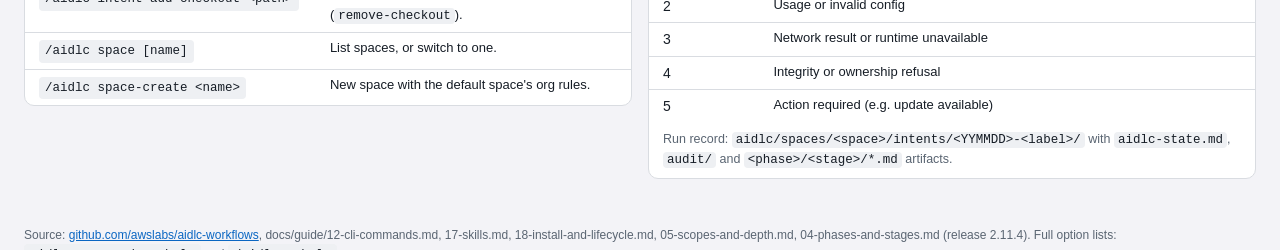
==== commit 66571e60: "Update the commands cheatsheet for AI-DLC 2.11.4 From the 2.11.4 docs (12-cli-commands, 17-skills, 1" ====
--- a/src/static/cheatsheet.html
+++ b/src/static/cheatsheet.html
@@ -10,7 +10,7 @@
 <header>
   <div class="bar">
     <h1>AI-DLC <span>Commands Cheatsheet</span></h1>
-    <span class="meta">awslabs/aidlc-workflows · v2.11.3 (4 Nov 2026)</span>
+    <span class="meta">awslabs/aidlc-workflows · v2.11.4 (13 Nov 2026)</span>
     <span class="spacer"></span>
     <input id="q" type="search" placeholder="Filter commands, e.g. unit, scope, doctor" aria-label="Filter commands">
     <a class="btn" href="/">← Dashboard</a>
@@ -35,7 +35,7 @@
         <tr><td><code>irm https://github.com/awslabs/aidlc-workflows/releases/latest/download/install.ps1 | iex</code></td><td class="desc">Install on Windows PowerShell (normal, non-admin window).</td></tr>
         <tr><td><code>export PATH="$HOME/.local/bin:$PATH"</code></td><td class="desc">Put <span class="inline"><code>aidlc</code></span> on PATH for this shell.</td></tr>
         <tr><td><code>aidlc config</code></td><td class="desc">Set up or refresh the current project (interactive: picks or asks for the harness).</td></tr>
-        <tr><td><code>aidlc config --harness kiro-ide</code></td><td class="desc">Set up for a named harness: <span class="inline"><code>kiro-ide</code></span> (Kiro IDE ≥1.1.70, Kiro CLI ≥2.24.1), <span class="inline"><code>kiro</code></span>, <span class="inline"><code>claude</code></span>, <span class="inline"><code>codex</code></span>, <span class="inline"><code>cursor</code></span>, <span class="inline"><code>opencode</code></span>, <span class="inline"><code>copilot</code></span>.</td></tr>
+        <tr><td><code>aidlc config --harness kiro</code></td><td class="desc">Set up for a named harness: <span class="inline"><code>kiro</code></span> (Kiro IDE ≥1.1.70 and Kiro CLI ≥2.24.1 on its v3 engine; <span class="inline"><code>kiro-ide</code></span> still works), <span class="inline"><code>kiro-v2</code></span> (Kiro CLI on its v2 engine), <span class="inline"><code>claude</code></span>, <span class="inline"><code>codex</code></span>, <span class="inline"><code>cursor</code></span>, <span class="inline"><code>opencode</code></span>, <span class="inline"><code>copilot</code></span>.</td></tr>
         <tr><td><code>aidlc config --harness claude --dry-run</code></td><td class="desc">Preview the full plan without changing any files.</td></tr>
         <tr><td><code>aidlc config --yes</code></td><td class="desc">Non-interactive refresh / confirm.</td></tr>
         <tr><td><code>aidlc doctor</code></td><td class="desc">Health check of machine, project and framework integrity.</td></tr>
@@ -170,7 +170,8 @@
         <tr><td><code>/aidlc unit claim &lt;unit&gt; --team "&lt;label&gt;"</code></td><td class="desc">Claim a unit and bind this checkout. Also <span class="inline"><code>--claim &lt;unit&gt; [--rhythm per-stage|unit-end]</code></span>.</td></tr>
         <tr><td><code>/aidlc unit adopt &lt;unit&gt;</code></td><td class="desc">Adopt a teammate's live claim in a fresh clone.</td></tr>
         <tr><td><code>/aidlc unit release &lt;unit&gt;</code></td><td class="desc">Release a claim (from unscoped main). Same as <span class="inline"><code>--release</code></span>.</td></tr>
-        <tr><td><code>/aidlc unit publish &lt;unit&gt;</code></td><td class="desc">Team: publish the clean, committed candidate to its claim ref.</td></tr>
+        <tr><td><code>/aidlc unit share</code></td><td class="desc">Facilitator: commit the work here and push the integration branch so teams can take units.</td></tr>
+        <tr><td><code>/aidlc unit publish &lt;unit&gt; [--commit [--include &lt;path&gt;]...]</code></td><td class="desc">Team: publish the clean, committed candidate to its claim ref. <span class="inline"><code>--commit</code></span> commits the unit's own work first; <span class="inline"><code>--include</code></span> adds a file or folder it left out.</td></tr>
         <tr><td><code>/aidlc unit pin &lt;unit&gt;</code></td><td class="desc">Facilitator, on main: pin and validate the candidate.</td></tr>
         <tr><td><code>/aidlc unit gate &lt;unit&gt; --decision approve --user-input "..."</code></td><td class="desc">Record the merge decision (<span class="inline"><code>approve</code></span> / <span class="inline"><code>reject</code></span>).</td></tr>
         <tr><td><code>/aidlc unit land &lt;unit&gt; --target main</code></td><td class="desc">Merge, fold state and audit. Then <span class="inline"><code>git push origin main</code></span>.</td></tr>
@@ -198,13 +199,17 @@
         <tr><td><code>/aidlc-replay</code></td><td class="desc">Readable narrative of what was decided and why.</td></tr>
         <tr><td><code>/aidlc-outcomes-pack</code></td><td class="desc">Handover doc. Writes <span class="inline"><code>OUTCOMES.md</code></span>.</td></tr>
       </table>
+      <div class="ph">Troubleshooting</div>
+      <table>
+        <tr><td><code>/aidlc-issue-report</code></td><td class="desc">When a run went wrong: a run's records, with sensitive details removed, to send to the AI-DLC team. Builds on <span class="inline"><code>/aidlc --doctor --export</code></span>.</td></tr>
+      </table>
     </section>
 
     <section class="card">
       <h2><span class="n">11</span>Knowledge (DocumentKB)<span class="where">chat</span></h2>
       <p class="note">Put PDFs, Word, Markdown, text under <span class="inline"><code>aidlc/spaces/&lt;space&gt;/knowledge/documents/</code></span>. Also <span class="inline"><code>/aidlc-knowledge &lt;verb&gt;</code></span>; <span class="inline"><code>--space &lt;name&gt;</code></span> targets another space.</p>
       <table>
-        <tr><td><code>/aidlc knowledge onboard [path]</code></td><td class="desc">Index a file/folder, or sweep all new files.</td></tr>
+        <tr><td><code>/aidlc knowledge onboard [path ...]</code></td><td class="desc">Index one or more files/folders, or sweep all new files. A path that can't be added is named with why; the others still go in.</td></tr>
         <tr><td><code>/aidlc knowledge sync</code></td><td class="desc">Reconcile the catalog with disk; retry extraction.</td></tr>
         <tr><td><code>/aidlc knowledge list [--json]</code></td><td class="desc">Catalog with each document's state.</td></tr>
         <tr><td><code>/aidlc knowledge show &lt;id&gt;</code></td><td class="desc">One record plus extracted text.</td></tr>
@@ -217,6 +222,7 @@
     <section class="card">
       <h2><span class="n">12</span>Plugins<span class="where">chat / terminal</span></h2>
       <table>
+        <tr><td><code>/aidlc &lt;plugin command&gt; [args]</code></td><td class="desc">Run a command an installed plugin adds (<span class="inline"><code>aidlc &lt;name&gt;</code></span> in a terminal); <span class="inline"><code>aidlc --help</code></span> lists them under their plugin.</td></tr>
         <tr><td><code>/aidlc plugin list</code></td><td class="desc">Installed plugins and enabled state.</td></tr>
         <tr><td><code>/aidlc plugin select [names]</code></td><td class="desc">Show or set the enabled plugin list.</td></tr>
         <tr><td><code>/aidlc plugin sync</code></td><td class="desc">Compose installed plugin roots into the install.</td></tr>
@@ -254,7 +260,7 @@
         <tr><td><code>poc</code></td><td>8</td><td>Minimal</td><td class="desc">Prove feasibility fast.</td></tr>
         <tr><td><code>bugfix</code></td><td>9</td><td>Minimal</td><td class="desc">Fix and deploy a specific bug.</td></tr>
         <tr><td><code>refactor</code></td><td>10</td><td>Minimal</td><td class="desc">Clean up existing code.</td></tr>
-        <tr><td><code>infra</code></td><td>13</td><td>Standard</td><td class="desc">Infrastructure change.</td></tr>
+        <tr><td><code>infra</code></td><td>15</td><td>Standard</td><td class="desc">Infrastructure change.</td></tr>
         <tr><td><code>security-patch</code></td><td>10</td><td>Minimal</td><td class="desc">CVE response.</td></tr>
         <tr><td><code>workshop</code></td><td>26</td><td>Standard</td><td class="desc">Facilitated group session, mandatory gates, minimal tests.</td></tr>
       </table>
@@ -298,7 +304,7 @@
 
   </div>
 </main>
-<footer>Source: <a href="https://github.com/awslabs/aidlc-workflows">github.com/awslabs/aidlc-workflows</a>, docs/guide/12-cli-commands.md, 17-skills.md, 18-install-and-lifecycle.md, 05-scopes-and-depth.md, 04-phases-and-stages.md (release 2.11.3). Full option lists: <code class="plain">aidlc &lt;command&gt; --help</code> and <code class="plain">/aidlc --help</code>.</footer>
+<footer>Source: <a href="https://github.com/awslabs/aidlc-workflows">github.com/awslabs/aidlc-workflows</a>, docs/guide/12-cli-commands.md, 17-skills.md, 18-install-and-lifecycle.md, 05-scopes-and-depth.md, 04-phases-and-stages.md (release 2.11.4). Full option lists: <code class="plain">aidlc &lt;command&gt; --help</code> and <code class="plain">/aidlc --help</code>.</footer>
 <div id="toast" role="status" aria-live="polite"></div>
 
 <script src="/cheatsheet.js"></script>
